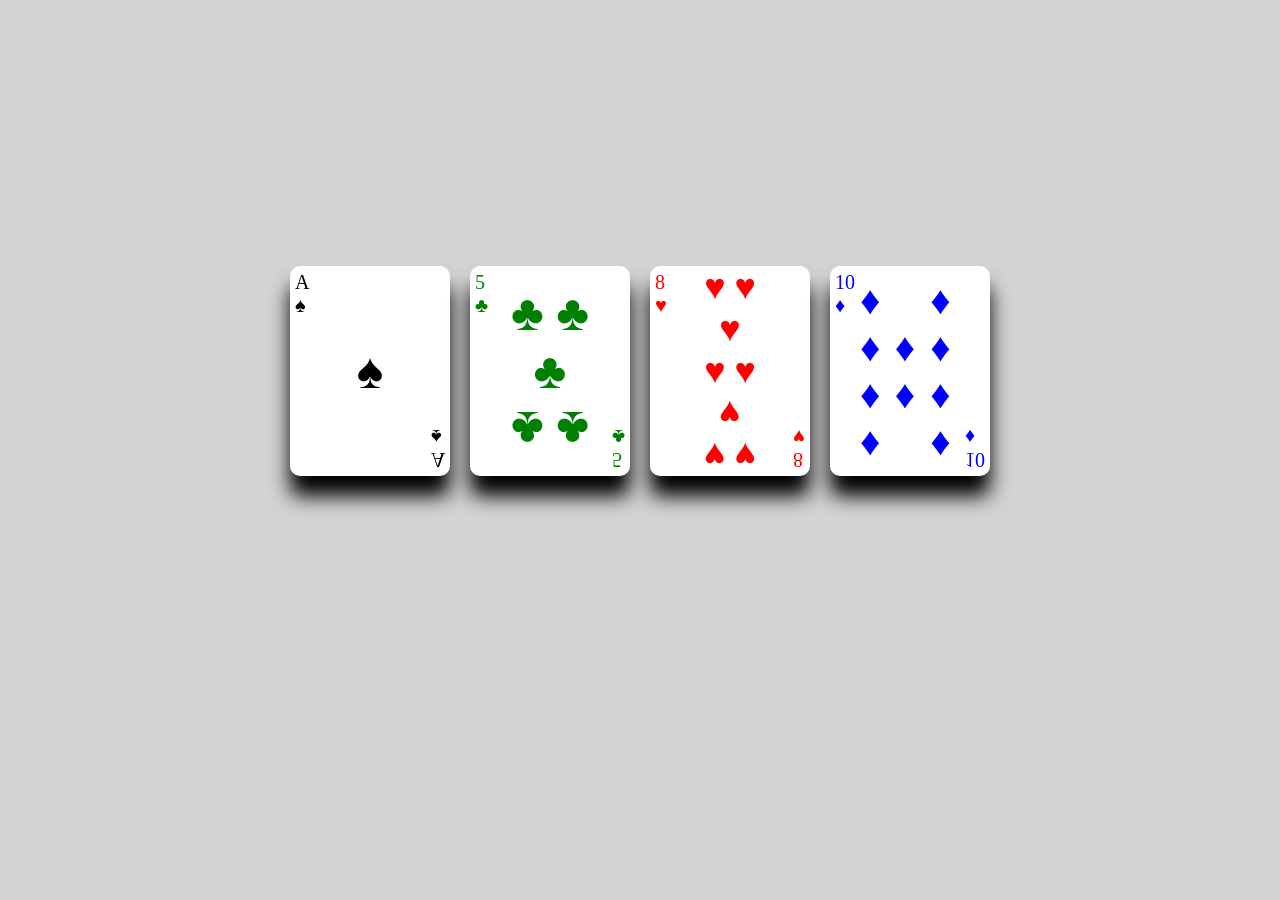
==== index.html @ ab58ee94 "first commit" ====
<!doctype html>
<html lang="en">
  <head>
    <meta charset="UTF-8" />
    <meta name="viewport" content="width=device-width, initial-scale=1.0" />
    <link rel="stylesheet" href="styles.css" />
    <title>Playing Cards</title>
  </head>
  <body>
    <header class=""></header>
    <main id="playing-cards">
      <div class="card spade">
        <div class="left">
          <div>A</div>
          <div>♠</div>
        </div>
        <div class="middle">
          <div>♠</div>
        </div>
        <div class="right">
          <div>A</div>
          <div>♠</div>
        </div>
      </div>

      <div class="card club">
        <div class="left">
          <div>5</div>
          <div>♣</div>
        </div>
        <div class="middle">
          <div class="group1">
            <div>♣ ♣</div>
            <div>♣</div>
            <div>♣ ♣</div>
          </div>
        </div>
        <div class="right">
          <div>5</div>
          <div>♣</div>
        </div>
      </div>

      <div class="card heart">
        <div class="left">
          <div>8</div>
          <div>♥</div>
        </div>
        <div class="middle">
          <div class="group2">
            <div>♥ ♥</div>
            <div>♥</div>
            <div>♥ ♥</div>
            <div>♥</div>
            <div>♥ ♥</div>
          </div>
        </div>
        <div class="right">
          <div>8</div>
          <div>♥</div>
        </div>
      </div>

      <div class="card diamond">
        <div class="left">
          <div>10</div>
          <div>♦</div>
        </div>
        <div class="middle group3">
          <div>♦ ♦ ♦ ♦</div>
          <div>♦ ♦</div>
          <div>♦ ♦ ♦ ♦</div>
        </div>
        <div class="right">
          <div>10</div>
          <div>♦</div>
        </div>
      </div>
    </main>
  </body>
</html>
---- styles.css ----
* {
  padding: 0;
  margin: 0;
}
body {
  background: lightgray;
  margin: 20% auto;
  padding: 10px;
}
#playing-cards {
  display: flex;
  justify-content: center;
  flex-wrap: wrap;
  gap: 20px;
}
.card {
  width: 150px;
  height: 200px;
  background: white;
  display: flex;
  justify-content: space-between;
  box-shadow: 0 20px 20px 0;
  border-radius: 10px;
  padding: 5px;
}
.card:hover {
  transform: scale(1.5);
  transition: 0.5s;
  overflow: hidden;
  z-index: 1;
}
.left {
  align-self: flex-start;
}
.middle {
  align-self: center;
  display: flex;
  flex-direction: column;
  font-size: 50px;
}
.right {
  align-self: flex-end;
  transform: scaleY(-1);
}
.left,
.right {
  font-size: 20px;
}

.club > div {
  color: green;
}
.heart > div {
  color: red;
}
.diamond > div {
  color: blue;
}

.group1 {
  display: flex;
  justify-content: center;
  flex-direction: column;
  align-items: center;
}
.group1 > div:nth-child(3) {
  transform: scaleY(-1);
}

.group2 {
  display: flex;
  justify-content: center;
  flex-direction: column;
  align-items: center;
  font-size: 36px;
}
.group2 > div:nth-child(4),
div:nth-child(5) {
  transform: scaleY(-1);
}

.group3 {
  display: flex;
  justify-content: center;
  align-items: center;
  flex-direction: row;
  font-size: 40px;
  margin-left: 5px;
}
.group3 > div:last-child {
  margin-left: 15px;
}
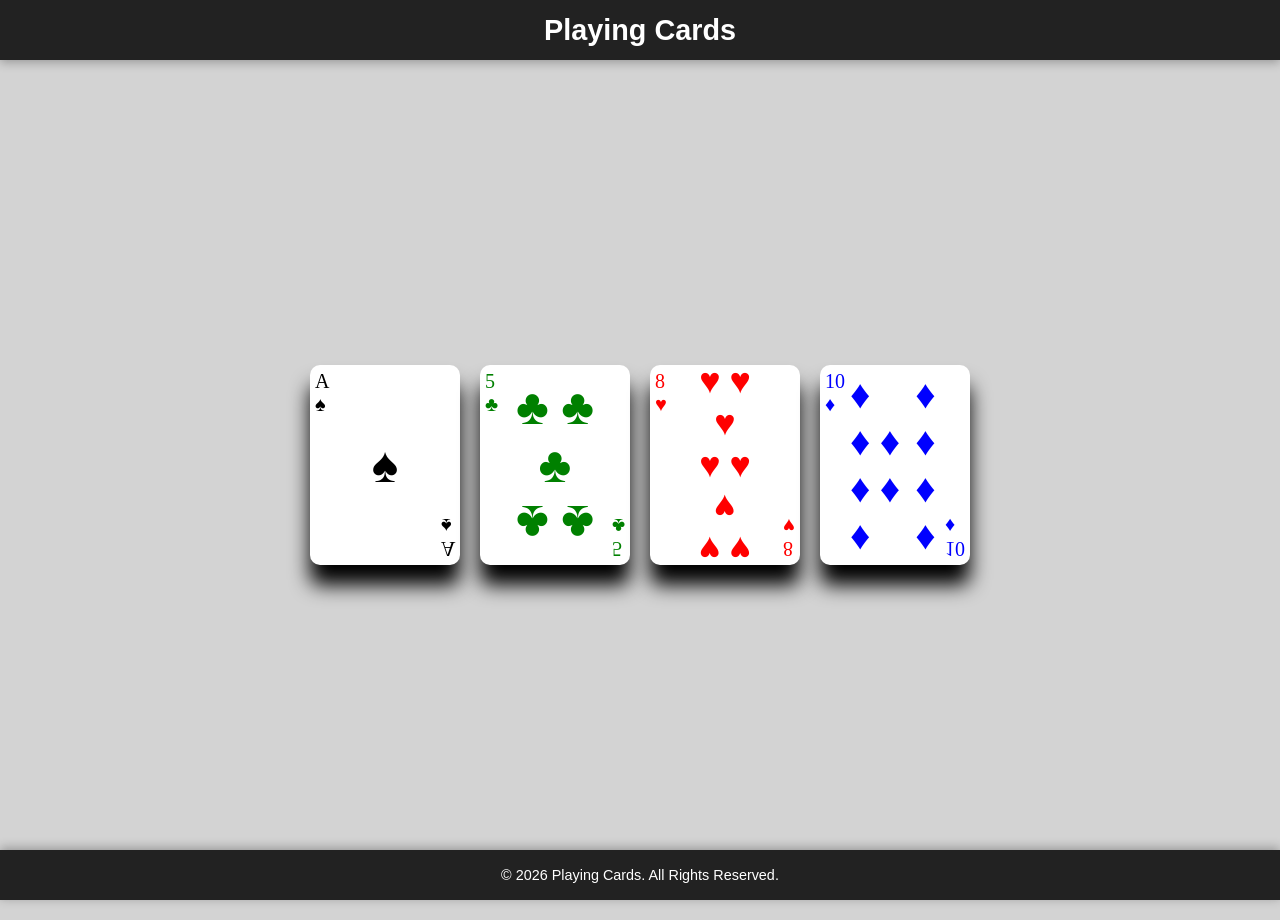
==== commit 4f6d3ada: "update" ====
--- a/index.html
+++ b/index.html
@@ -6,8 +6,14 @@
     <link rel="stylesheet" href="styles.css" />
     <title>Playing Cards</title>
   </head>
+
   <body>
-    <header class=""></header>
+    <!-- Fixed Header -->
+    <header class="site-header">
+      <h1>Playing Cards</h1>
+    </header>
+
+    <!-- Main Content -->
     <main id="playing-cards">
       <div class="card spade">
         <div class="left">
@@ -77,5 +83,10 @@
         </div>
       </div>
     </main>
+
+    <!-- Fixed Footer -->
+    <footer class="site-footer">
+      <p>&copy; 2026 Playing Cards. All Rights Reserved.</p>
+    </footer>
   </body>
 </html>
--- a/styles.css
+++ b/styles.css
@@ -1,18 +1,71 @@
 * {
   padding: 0;
   margin: 0;
+  box-sizing: border-box;
 }
+
 body {
   background: lightgray;
-  margin: 20% auto;
-  padding: 10px;
+  padding: 80px 10px 70px;
 }
+
+/* Fixed Header */
+.site-header {
+  position: fixed;
+  top: 0;
+  left: 0;
+  width: 100%;
+  height: 60px;
+
+  background: #222;
+  color: white;
+
+  display: flex;
+  justify-content: center;
+  align-items: center;
+
+  box-shadow: 0 2px 10px rgba(0, 0, 0, 0.3);
+  z-index: 1000;
+}
+
+.site-header h1 {
+  font-size: 1.8rem;
+  font-family: Arial, sans-serif;
+}
+
+/* Fixed Footer */
+.site-footer {
+  position: fixed;
+  bottom: 0;
+  left: 0;
+  width: 100%;
+  height: 50px;
+
+  background: #222;
+  color: white;
+
+  display: flex;
+  justify-content: center;
+  align-items: center;
+
+  font-size: 0.9rem;
+  font-family: Arial, sans-serif;
+
+  box-shadow: 0 -2px 10px rgba(0, 0, 0, 0.3);
+  z-index: 1000;
+}
+
+/* Cards */
 #playing-cards {
   display: flex;
   justify-content: center;
+  align-items: center;
   flex-wrap: wrap;
   gap: 20px;
+
+  min-height: calc(100vh - 130px);
 }
+
 .card {
   width: 150px;
   height: 200px;
@@ -23,25 +76,30 @@
   border-radius: 10px;
   padding: 5px;
 }
+
 .card:hover {
   transform: scale(1.5);
   transition: 0.5s;
   overflow: hidden;
   z-index: 1;
 }
+
 .left {
   align-self: flex-start;
 }
+
 .middle {
   align-self: center;
   display: flex;
   flex-direction: column;
   font-size: 50px;
 }
+
 .right {
   align-self: flex-end;
   transform: scaleY(-1);
 }
+
 .left,
 .right {
   font-size: 20px;
@@ -50,9 +108,11 @@
 .club > div {
   color: green;
 }
+
 .heart > div {
   color: red;
 }
+
 .diamond > div {
   color: blue;
 }
@@ -63,6 +123,7 @@
   flex-direction: column;
   align-items: center;
 }
+
 .group1 > div:nth-child(3) {
   transform: scaleY(-1);
 }
@@ -74,8 +135,9 @@
   align-items: center;
   font-size: 36px;
 }
+
 .group2 > div:nth-child(4),
-div:nth-child(5) {
+.group2 > div:nth-child(5) {
   transform: scaleY(-1);
 }
 
@@ -87,6 +149,7 @@
   font-size: 40px;
   margin-left: 5px;
 }
+
 .group3 > div:last-child {
   margin-left: 15px;
 }
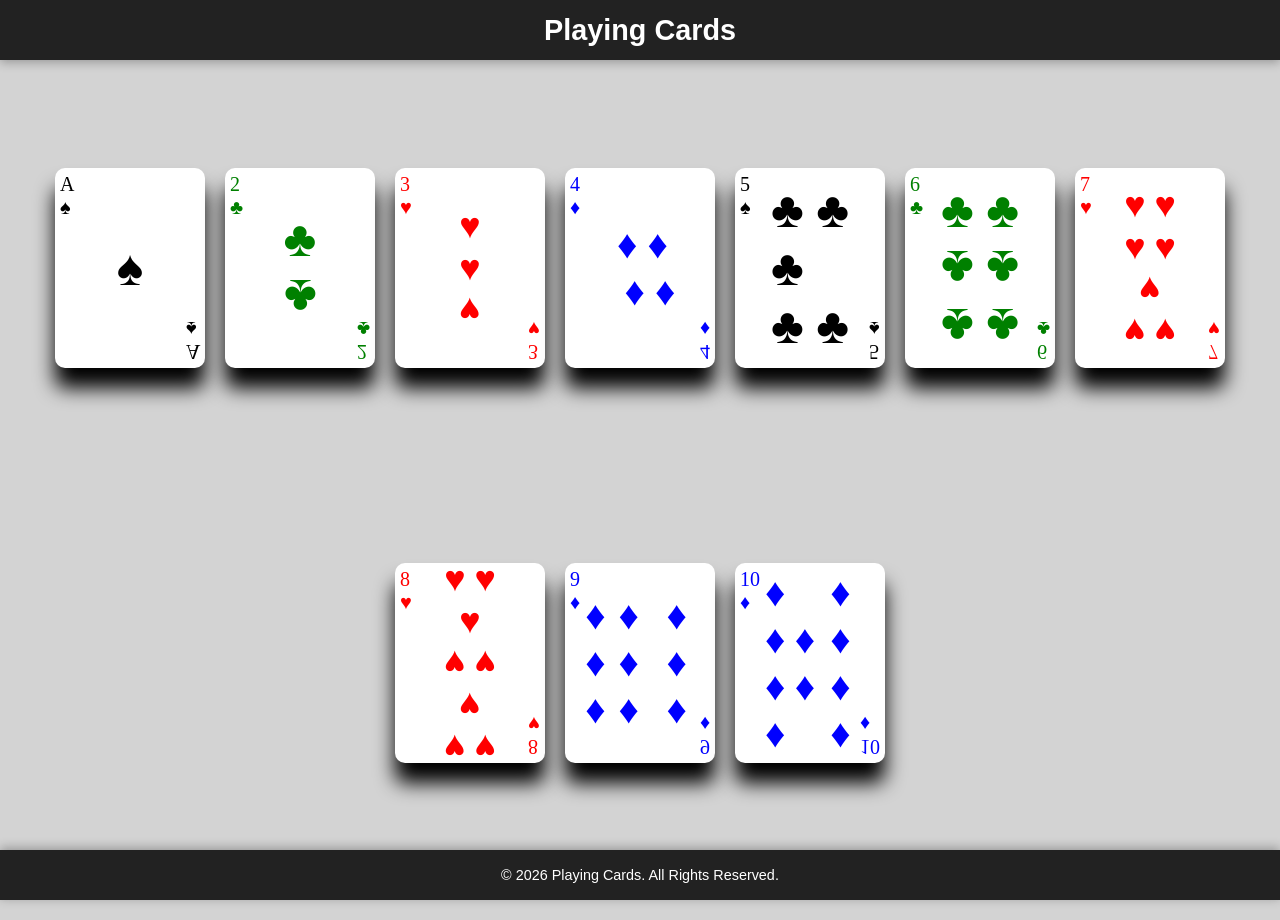
==== commit 93147434: "update cards" ====
--- a/index.html
+++ b/index.html
@@ -8,12 +8,10 @@
   </head>
 
   <body>
-    <!-- Fixed Header -->
     <header class="site-header">
       <h1>Playing Cards</h1>
     </header>
 
-    <!-- Main Content -->
     <main id="playing-cards">
       <div class="card spade">
         <div class="left">
@@ -31,19 +29,104 @@
 
       <div class="card club">
         <div class="left">
+          <div>2</div>
+          <div>♣</div>
+        </div>
+        <div class="middle">
+          <div class="group1">
+            <div>♣</div>
+            <div>♣</div>
+          </div>
+        </div>
+        <div class="right">
+          <div>2</div>
+          <div>♣</div>
+        </div>
+      </div>
+
+      <div class="card heart">
+        <div class="left">
+          <div>3</div>
+          <div>♥</div>
+        </div>
+        <div class="middle">
+          <div class="group2">
+            <div>♥</div>
+            <div>♥</div>
+            <div>♥</div>
+          </div>
+        </div>
+        <div class="right">
+          <div>3</div>
+          <div>♥</div>
+        </div>
+      </div>
+
+      <div class="card diamond">
+        <div class="left">
+          <div>4</div>
+          <div>♦</div>
+        </div>
+        <div class="middle group4">
+          <div>♦ ♦</div>
+          <div>♦ ♦</div>
+        </div>
+        <div class="right">
+          <div>4</div>
+          <div>♦</div>
+        </div>
+      </div>
+
+      <div class="card spade">
+        <div class="left">
           <div>5</div>
+          <div>♠</div>
+        </div>
+        <div class="middle">
+          <div>♣ ♣</div>
+          <div>♣</div>
+          <div>♣ ♣</div>
+        </div>
+        <div class="right">
+          <div>5</div>
+          <div>♠</div>
+        </div>
+      </div>
+
+      <div class="card club">
+        <div class="left">
+          <div>6</div>
           <div>♣</div>
         </div>
         <div class="middle">
           <div class="group1">
             <div>♣ ♣</div>
-            <div>♣</div>
+            <div>♣ ♣</div>
             <div>♣ ♣</div>
           </div>
         </div>
         <div class="right">
-          <div>5</div>
+          <div>6</div>
           <div>♣</div>
+        </div>
+      </div>
+
+      <div class="card heart">
+        <div class="left">
+          <div>7</div>
+          <div>♥</div>
+        </div>
+        <div class="middle">
+          <div class="group2">
+            <div>♥ ♥</div>
+            <div>♥ ♥</div>
+            <div>♥</div>
+            <div>♥ ♥</div>
+          </div>
+        </div>
+        <div class="right">
+          <div>7</div>
+          <div>♥</div>
         </div>
       </div>
 
@@ -69,6 +152,22 @@
 
       <div class="card diamond">
         <div class="left">
+          <div>9</div>
+          <div>♦</div>
+        </div>
+        <div class="middle group3">
+          <div>♦ ♦ ♦</div>
+          <div>♦ ♦ ♦</div>
+          <div>♦ ♦ ♦</div>
+        </div>
+        <div class="right">
+          <div>9</div>
+          <div>♦</div>
+        </div>
+      </div>
+
+      <div class="card diamond">
+        <div class="left">
           <div>10</div>
           <div>♦</div>
         </div>
@@ -84,7 +183,6 @@
       </div>
     </main>
 
-    <!-- Fixed Footer -->
     <footer class="site-footer">
       <p>&copy; 2026 Playing Cards. All Rights Reserved.</p>
     </footer>
--- a/styles.css
+++ b/styles.css
@@ -9,7 +9,6 @@
   padding: 80px 10px 70px;
 }
 
-/* Fixed Header */
 .site-header {
   position: fixed;
   top: 0;
@@ -33,7 +32,6 @@
   font-family: Arial, sans-serif;
 }
 
-/* Fixed Footer */
 .site-footer {
   position: fixed;
   bottom: 0;
@@ -124,6 +122,7 @@
   align-items: center;
 }
 
+.group1 > div:nth-child(2),
 .group1 > div:nth-child(3) {
   transform: scaleY(-1);
 }
@@ -136,6 +135,7 @@
   font-size: 36px;
 }
 
+.group2 > div:nth-child(3),
 .group2 > div:nth-child(4),
 .group2 > div:nth-child(5) {
   transform: scaleY(-1);
@@ -153,3 +153,16 @@
 .group3 > div:last-child {
   margin-left: 15px;
 }
+
+.group4 {
+  display: flex;
+  justify-content: center;
+  align-items: center;
+  flex-direction:column;
+  font-size: 40px;
+  margin-left: 5px;
+}
+
+.group4 > div:last-child {
+  margin-left: 15px;
+}
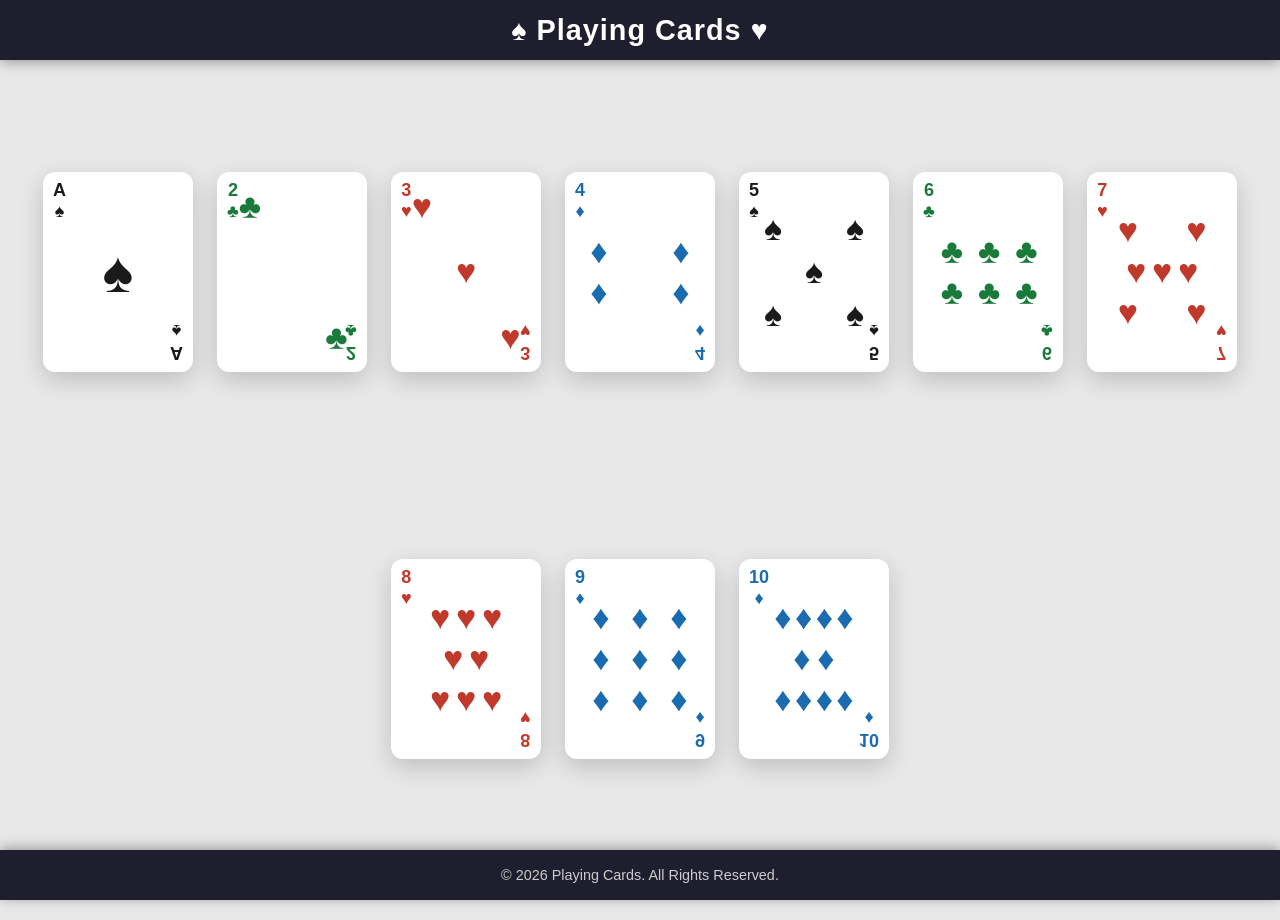
==== commit 46a8bc47: "Refactor card elements in index.html" ====
--- a/index.html
+++ b/index.html
@@ -1,190 +1,128 @@
 <!doctype html>
 <html lang="en">
-  <head>
+<head>
     <meta charset="UTF-8" />
     <meta name="viewport" content="width=device-width, initial-scale=1.0" />
     <link rel="stylesheet" href="styles.css" />
     <title>Playing Cards</title>
-  </head>
+</head>
 
-  <body>
+<body>
+
     <header class="site-header">
-      <h1>Playing Cards</h1>
+        <h1>♠ Playing Cards ♥</h1>
     </header>
 
     <main id="playing-cards">
-      <div class="card spade">
-        <div class="left">
-          <div>A</div>
-          <div>♠</div>
+
+        <!-- Ace of Spades -->
+        <div class="card card-ace spade">
+            <div class="left"><span>A</span><span>♠</span></div>
+            <div class="middle">♠</div>
+            <div class="right"><span>A</span><span>♠</span></div>
         </div>
-        <div class="middle">
-          <div>♠</div>
+
+        <!-- 2 of Clubs -->
+        <div class="card card-2 club">
+            <div class="left"><span>2</span><span>♣</span></div>
+            <div class="middle">
+                <div class="row"><span class="pip">♣</span></div>
+                <div class="row"><span class="pip">♣</span></div>
+            </div>
+            <div class="right"><span>2</span><span>♣</span></div>
         </div>
-        <div class="right">
-          <div>A</div>
-          <div>♠</div>
+
+        <!-- 3 of Hearts -->
+        <div class="card card-3 heart">
+            <div class="left"><span>3</span><span>♥</span></div>
+            <div class="middle">
+                <div class="row"><span class="pip">♥</span></div>
+                <div class="row"><span class="pip">♥</span></div>
+                <div class="row"><span class="pip">♥</span></div>
+            </div>
+            <div class="right"><span>3</span><span>♥</span></div>
         </div>
-      </div>
 
-      <div class="card club">
-        <div class="left">
-          <div>2</div>
-          <div>♣</div>
+        <!-- 4 of Diamonds -->
+        <div class="card card-4 diamond">
+            <div class="left"><span>4</span><span>♦</span></div>
+            <div class="middle">
+                <div class="row"><span class="pip">♦</span><span class="pip">♦</span></div>
+                <div class="row"><span class="pip">♦</span><span class="pip">♦</span></div>
+            </div>
+            <div class="right"><span>4</span><span>♦</span></div>
         </div>
-        <div class="middle">
-          <div class="group1">
-            <div>♣</div>
-            <div>♣</div>
-          </div>
+
+        <!-- 5 of Spades -->
+        <div class="card card-5 spade">
+            <div class="left"><span>5</span><span>♠</span></div>
+            <div class="middle">
+                <div class="row"><span class="pip">♠</span><span class="pip">♠</span></div>
+                <div class="row-center"><span class="pip">♠</span></div>
+                <div class="row"><span class="pip">♠</span><span class="pip">♠</span></div>
+            </div>
+            <div class="right"><span>5</span><span>♠</span></div>
         </div>
-        <div class="right">
-          <div>2</div>
-          <div>♣</div>
+
+        <!-- 6 of Clubs -->
+        <div class="card card-6 club">
+            <div class="left"><span>6</span><span>♣</span></div>
+            <div class="middle">
+                <div class="row"><span class="pip">♣</span><span class="pip">♣</span><span class="pip">♣</span></div>
+                <div class="row"><span class="pip">♣</span><span class="pip">♣</span><span class="pip">♣</span></div>
+            </div>
+            <div class="right"><span>6</span><span>♣</span></div>
         </div>
-      </div>
 
-      <div class="card heart">
-        <div class="left">
-          <div>3</div>
-          <div>♥</div>
+        <!-- 7 of Hearts -->
+        <div class="card card-7 heart">
+            <div class="left"><span>7</span><span>♥</span></div>
+            <div class="middle">
+                <div class="row-spread"><span class="pip">♥</span><span class="pip">♥</span></div>
+                <div class="row-center"><span class="pip">♥</span><span class="pip">♥</span><span class="pip">♥</span></div>
+                <div class="row-spread"><span class="pip">♥</span><span class="pip">♥</span></div>
+            </div>
+            <div class="right"><span>7</span><span>♥</span></div>
         </div>
-        <div class="middle">
-          <div class="group2">
-            <div>♥</div>
-            <div>♥</div>
-            <div>♥</div>
-          </div>
+
+        <!-- 8 of Hearts -->
+        <div class="card card-8 heart">
+            <div class="left"><span>8</span><span>♥</span></div>
+            <div class="middle">
+                <div class="row"><span class="pip">♥</span><span class="pip">♥</span><span class="pip">♥</span></div>
+                <div class="row-center"><span class="pip">♥</span><span class="pip">♥</span></div>
+                <div class="row"><span class="pip">♥</span><span class="pip">♥</span><span class="pip">♥</span></div>
+            </div>
+            <div class="right"><span>8</span><span>♥</span></div>
         </div>
-        <div class="right">
-          <div>3</div>
-          <div>♥</div>
+
+        <!-- 9 of Diamonds -->
+        <div class="card card-9 diamond">
+            <div class="left"><span>9</span><span>♦</span></div>
+            <div class="middle">
+                <div class="row"><span class="pip">♦</span><span class="pip">♦</span><span class="pip">♦</span></div>
+                <div class="row"><span class="pip">♦</span><span class="pip">♦</span><span class="pip">♦</span></div>
+                <div class="row"><span class="pip">♦</span><span class="pip">♦</span><span class="pip">♦</span></div>
+            </div>
+            <div class="right"><span>9</span><span>♦</span></div>
         </div>
-      </div>
 
-      <div class="card diamond">
-        <div class="left">
-          <div>4</div>
-          <div>♦</div>
+        <!-- 10 of Diamonds -->
+        <div class="card card-10 diamond">
+            <div class="left"><span>10</span><span>♦</span></div>
+            <div class="middle">
+                <div class="row-spread"><span class="pip">♦</span><span class="pip">♦</span><span class="pip">♦</span><span class="pip">♦</span></div>
+                <div class="row-center"><span class="pip">♦</span><span class="pip">♦</span></div>
+                <div class="row-spread"><span class="pip">♦</span><span class="pip">♦</span><span class="pip">♦</span><span class="pip">♦</span></div>
+            </div>
+            <div class="right"><span>10</span><span>♦</span></div>
         </div>
-        <div class="middle group4">
-          <div>♦ ♦</div>
-          <div>♦ ♦</div>
-        </div>
-        <div class="right">
-          <div>4</div>
-          <div>♦</div>
-        </div>
-      </div>
 
-      <div class="card spade">
-        <div class="left">
-          <div>5</div>
-          <div>♠</div>
-        </div>
-        <div class="middle">
-          <div>♣ ♣</div>
-          <div>♣</div>
-          <div>♣ ♣</div>
-        </div>
-        <div class="right">
-          <div>5</div>
-          <div>♠</div>
-        </div>
-      </div>
-
-      <div class="card club">
-        <div class="left">
-          <div>6</div>
-          <div>♣</div>
-        </div>
-        <div class="middle">
-          <div class="group1">
-            <div>♣ ♣</div>
-            <div>♣ ♣</div>
-            <div>♣ ♣</div>
-          </div>
-        </div>
-        <div class="right">
-          <div>6</div>
-          <div>♣</div>
-        </div>
-      </div>
-
-      <div class="card heart">
-        <div class="left">
-          <div>7</div>
-          <div>♥</div>
-        </div>
-        <div class="middle">
-          <div class="group2">
-            <div>♥ ♥</div>
-            <div>♥ ♥</div>
-            <div>♥</div>
-            <div>♥ ♥</div>
-          </div>
-        </div>
-        <div class="right">
-          <div>7</div>
-          <div>♥</div>
-        </div>
-      </div>
-
-      <div class="card heart">
-        <div class="left">
-          <div>8</div>
-          <div>♥</div>
-        </div>
-        <div class="middle">
-          <div class="group2">
-            <div>♥ ♥</div>
-            <div>♥</div>
-            <div>♥ ♥</div>
-            <div>♥</div>
-            <div>♥ ♥</div>
-          </div>
-        </div>
-        <div class="right">
-          <div>8</div>
-          <div>♥</div>
-        </div>
-      </div>
-
-      <div class="card diamond">
-        <div class="left">
-          <div>9</div>
-          <div>♦</div>
-        </div>
-        <div class="middle group3">
-          <div>♦ ♦ ♦</div>
-          <div>♦ ♦ ♦</div>
-          <div>♦ ♦ ♦</div>
-        </div>
-        <div class="right">
-          <div>9</div>
-          <div>♦</div>
-        </div>
-      </div>
-
-      <div class="card diamond">
-        <div class="left">
-          <div>10</div>
-          <div>♦</div>
-        </div>
-        <div class="middle group3">
-          <div>♦ ♦ ♦ ♦</div>
-          <div>♦ ♦</div>
-          <div>♦ ♦ ♦ ♦</div>
-        </div>
-        <div class="right">
-          <div>10</div>
-          <div>♦</div>
-        </div>
-      </div>
     </main>
 
     <footer class="site-footer">
-      <p>&copy; 2026 Playing Cards. All Rights Reserved.</p>
+        <p>&copy; 2026 Playing Cards. All Rights Reserved.</p>
     </footer>
-  </body>
+
+</body>
 </html>
--- a/styles.css
+++ b/styles.css
@@ -1,168 +1,298 @@
+/* ── Reset ── */
 * {
-  padding: 0;
-  margin: 0;
-  box-sizing: border-box;
+    padding: 0;
+    margin: 0;
+    box-sizing: border-box;
 }
 
 body {
-  background: lightgray;
-  padding: 80px 10px 70px;
-}
-
+    background: #e8e8e8;
+    padding: 80px 10px 70px;
+    font-family: Arial, sans-serif;
+}
+
+/* ── Header / Footer ── */
 .site-header {
-  position: fixed;
-  top: 0;
-  left: 0;
-  width: 100%;
-  height: 60px;
-
-  background: #222;
-  color: white;
-
-  display: flex;
-  justify-content: center;
-  align-items: center;
-
-  box-shadow: 0 2px 10px rgba(0, 0, 0, 0.3);
-  z-index: 1000;
-}
-
+    position: fixed;
+    top: 0;
+    left: 0;
+    width: 100%;
+    height: 60px;
+    background: #1e1e2f;
+    color: #fff;
+    display: flex;
+    justify-content: center;
+    align-items: center;
+    box-shadow: 0 2px 12px rgba(0, 0, 0, 0.35);
+    z-index: 1000;
+}
 .site-header h1 {
-  font-size: 1.8rem;
-  font-family: Arial, sans-serif;
+    font-size: 1.8rem;
+    font-weight: 600;
+    letter-spacing: 1px;
 }
 
 .site-footer {
-  position: fixed;
-  bottom: 0;
-  left: 0;
-  width: 100%;
-  height: 50px;
-
-  background: #222;
-  color: white;
-
-  display: flex;
-  justify-content: center;
-  align-items: center;
-
-  font-size: 0.9rem;
-  font-family: Arial, sans-serif;
-
-  box-shadow: 0 -2px 10px rgba(0, 0, 0, 0.3);
-  z-index: 1000;
-}
-
-/* Cards */
+    position: fixed;
+    bottom: 0;
+    left: 0;
+    width: 100%;
+    height: 50px;
+    background: #1e1e2f;
+    color: #ccc;
+    display: flex;
+    justify-content: center;
+    align-items: center;
+    font-size: 0.9rem;
+    box-shadow: 0 -2px 12px rgba(0, 0, 0, 0.35);
+    z-index: 1000;
+}
+
+/* ── Card Grid ── */
 #playing-cards {
-  display: flex;
-  justify-content: center;
-  align-items: center;
-  flex-wrap: wrap;
-  gap: 20px;
-
-  min-height: calc(100vh - 130px);
-}
-
+    display: flex;
+    justify-content: center;
+    align-items: center;
+    flex-wrap: wrap;
+    gap: 24px;
+    min-height: calc(100vh - 130px);
+    padding: 10px 0;
+}
+
+/* ── Individual Card ── */
 .card {
-  width: 150px;
-  height: 200px;
-  background: white;
-  display: flex;
-  justify-content: space-between;
-  box-shadow: 0 20px 20px 0;
-  border-radius: 10px;
-  padding: 5px;
+    width: 150px;
+    height: 200px;
+    background: #fff;
+    border-radius: 12px;
+    padding: 8px 10px;
+    display: flex;
+    justify-content: space-between;
+    box-shadow: 0 8px 24px rgba(0, 0, 0, 0.18);
+    transition: transform 0.3s ease, box-shadow 0.3s ease;
+    position: relative;
+    flex-shrink: 0;
 }
 
 .card:hover {
-  transform: scale(1.5);
-  transition: 0.5s;
-  overflow: hidden;
-  z-index: 1;
-}
-
-.left {
-  align-self: flex-start;
-}
-
-.middle {
-  align-self: center;
-  display: flex;
-  flex-direction: column;
-  font-size: 50px;
-}
-
-.right {
-  align-self: flex-end;
-  transform: scaleY(-1);
-}
-
+    transform: scale(1.45) translateY(-6px);
+    box-shadow: 0 20px 40px rgba(0, 0, 0, 0.30);
+    z-index: 10;
+}
+
+/* ── Left / Right (rank + suit) ── */
 .left,
 .right {
-  font-size: 20px;
-}
-
-.club > div {
-  color: green;
-}
-
-.heart > div {
-  color: red;
-}
-
-.diamond > div {
-  color: blue;
-}
-
-.group1 {
-  display: flex;
-  justify-content: center;
-  flex-direction: column;
-  align-items: center;
-}
-
-.group1 > div:nth-child(2),
-.group1 > div:nth-child(3) {
-  transform: scaleY(-1);
-}
-
-.group2 {
-  display: flex;
-  justify-content: center;
-  flex-direction: column;
-  align-items: center;
-  font-size: 36px;
-}
-
-.group2 > div:nth-child(3),
-.group2 > div:nth-child(4),
-.group2 > div:nth-child(5) {
-  transform: scaleY(-1);
-}
-
-.group3 {
-  display: flex;
-  justify-content: center;
-  align-items: center;
-  flex-direction: row;
-  font-size: 40px;
-  margin-left: 5px;
-}
-
-.group3 > div:last-child {
-  margin-left: 15px;
-}
-
-.group4 {
-  display: flex;
-  justify-content: center;
-  align-items: center;
-  flex-direction:column;
-  font-size: 40px;
-  margin-left: 5px;
-}
-
-.group4 > div:last-child {
-  margin-left: 15px;
-}
+    display: flex;
+    flex-direction: column;
+    align-items: center;
+    font-size: 18px;
+    font-weight: 700;
+    line-height: 1.2;
+    user-select: none;
+}
+
+.left {
+    align-self: flex-start;
+}
+.right {
+    align-self: flex-end;
+    transform: scaleY(-1);
+}
+
+/* ── Middle (pips) ── */
+.middle {
+    display: flex;
+    flex-direction: column;
+    justify-content: center;
+    align-items: center;
+    flex: 1;
+    font-size: 34px;
+    line-height: 1.2;
+    text-align: center;
+    user-select: none;
+}
+
+/* ── Suit colours ── */
+.spade .left,
+.spade .right,
+.spade .middle {
+    color: #1a1a1a;
+}
+
+.club .left,
+.club .right,
+.club .middle {
+    color: #1a7a3a;
+}
+
+.heart .left,
+.heart .right,
+.heart .middle {
+    color: #c0392b;
+}
+
+.diamond .left,
+.diamond .right,
+.diamond .middle {
+    color: #1a6bb0;
+}
+
+/* ── Pip-row helpers ── */
+.row {
+    display: flex;
+    justify-content: center;
+    align-items: center;
+    gap: 4px;
+    width: 100%;
+}
+
+.row-single {
+    display: flex;
+    justify-content: center;
+    align-items: center;
+    width: 100%;
+}
+
+.row-spread {
+    display: flex;
+    justify-content: space-between;
+    align-items: center;
+    width: 100%;
+    padding: 0 4px;
+}
+
+.row-center {
+    display: flex;
+    justify-content: center;
+    align-items: center;
+    gap: 6px;
+    width: 100%;
+}
+
+.pip {
+    display: inline-block;
+    width: 20px;
+    text-align: center;
+}
+
+/* ── Specific card overrides ── */
+
+/* Ace: single pip in centre */
+.card-ace .middle {
+    font-size: 58px;
+}
+
+/* 2: two pips diagonal */
+.card-2 .middle {
+    justify-content: space-between;
+    padding: 6px 0;
+}
+.card-2 .middle .row:first-child {
+    justify-content: flex-start;
+}
+.card-2 .middle .row:last-child {
+    justify-content: flex-end;
+}
+
+/* 3: three pips diagonal */
+.card-3 .middle {
+    justify-content: space-between;
+    padding: 6px 0;
+}
+.card-3 .middle .row:first-child {
+    justify-content: flex-start;
+}
+.card-3 .middle .row:nth-child(2) {
+    justify-content: center;
+}
+.card-3 .middle .row:last-child {
+    justify-content: flex-end;
+}
+
+/* 4: 2×2 grid */
+.card-4 .middle .row {
+    justify-content: space-between;
+    padding: 0 4px;
+}
+
+/* 5: 2×2 + centre */
+.card-5 .middle .row {
+    justify-content: space-between;
+    padding: 0 4px;
+}
+.card-5 .middle .row-center {
+    justify-content: center;
+    padding: 2px 0;
+}
+
+/* 6: 2 rows of 3 */
+.card-6 .middle .row {
+    justify-content: space-between;
+    padding: 0 6px;
+}
+
+/* 7: 2-3-2 */
+.card-7 .middle .row-spread {
+    justify-content: space-between;
+    padding: 0 10px;
+}
+.card-7 .middle .row-center {
+    justify-content: center;
+    gap: 6px;
+}
+
+/* 8: 3-2-3 */
+.card-8 .middle .row {
+    justify-content: center;
+    gap: 6px;
+}
+.card-8 .middle .row-spread {
+    justify-content: space-between;
+    padding: 0 8px;
+}
+.card-8 .middle .row-center {
+    justify-content: center;
+    gap: 6px;
+}
+
+/* 9: 3×3 grid */
+.card-9 .middle .row {
+    justify-content: space-between;
+    padding: 0 6px;
+}
+
+/* 10: 4-2-4 */
+.card-10 .middle .row-spread {
+    justify-content: space-between;
+    padding: 0 4px;
+}
+.card-10 .middle .row-center {
+    justify-content: center;
+    gap: 4px;
+}
+
+/* ── Responsive tweaks ── */
+@media (max-width: 480px) {
+    .card {
+        width: 120px;
+        height: 168px;
+        padding: 6px 8px;
+    }
+    .left,
+    .right {
+        font-size: 14px;
+    }
+    .middle {
+        font-size: 26px;
+    }
+    .card-ace .middle {
+        font-size: 44px;
+    }
+    .pip {
+        width: 16px;
+    }
+    .site-header h1 {
+        font-size: 1.4rem;
+    }
+}
